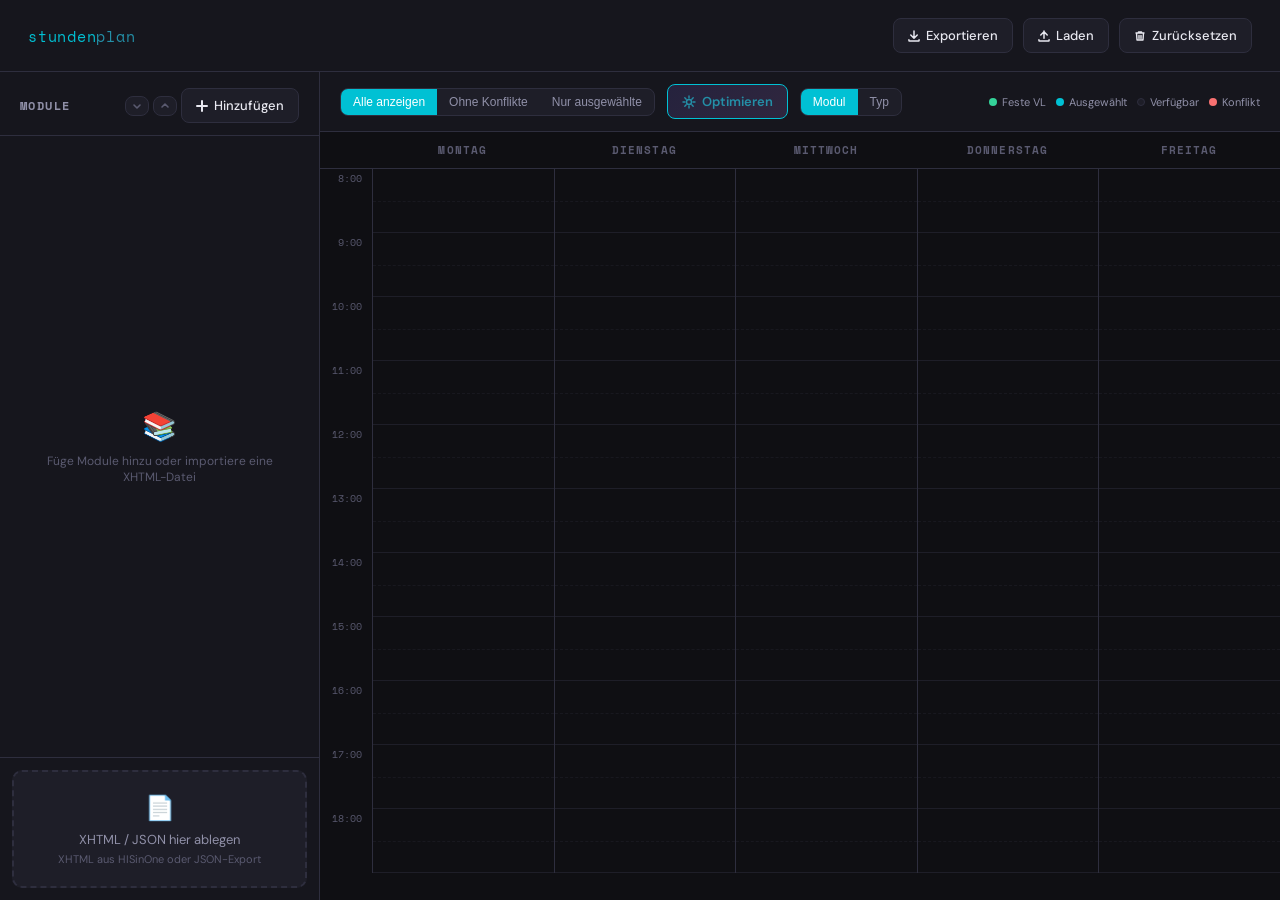
==== index.html @ 2980918f "feat(export): add direct calendar integration via web share This adds a new 'Zum Kalender hinzufügen" ====
<!DOCTYPE html>
<html lang="de">

<head>
  <meta charset="UTF-8" />
  <meta name="viewport" content="width=device-width, initial-scale=1.0" />
  <title>Stundenplaner</title>
  <link rel="preconnect" href="https://fonts.googleapis.com">
  <link
    href="https://fonts.googleapis.com/css2?family=Space+Mono:ital,wght@0,400;0,700;1,400&family=DM+Sans:wght@300;400;500;600&display=swap"
    rel="stylesheet">
  <link rel="stylesheet" href="global.css" />
</head>

<body>

  <!-- HEADER -->
  <header>
    <div class="logo"><a href="https://github.com/TheoFailenschmid/study-calendar" target="_blank" style="text-decoration: none; color: var(--accent);">stunden<span>plan</span></a></div>

    <div class="header-actions">
      <button class="btn" onclick="openShareModal('export')" title="Stundenplan exportieren">
        <svg width="12" height="12" viewBox="0 0 13 13" fill="none">
          <path d="M6.5 9V1M3 5.5 6.5 9l3.5-3.5" stroke="currentColor" stroke-width="1.6" stroke-linecap="round"
            stroke-linejoin="round" />
          <path d="M1 10.5v1a.5.5 0 0 0 .5.5h10a.5.5 0 0 0 .5-.5v-1" stroke="currentColor" stroke-width="1.6"
            stroke-linecap="round" />
        </svg>
        Exportieren
      </button>
      <button class="btn" onclick="openShareModal('import')" title="Stundenplan laden">
        <svg width="12" height="12" viewBox="0 0 13 13" fill="none">
          <path d="M6.5 1v8M3 5.5 6.5 2l3.5 3.5" stroke="currentColor" stroke-width="1.6" stroke-linecap="round"
            stroke-linejoin="round" />
          <path d="M1 10.5v1a.5.5 0 0 0 .5.5h10a.5.5 0 0 0 .5-.5v-1" stroke="currentColor" stroke-width="1.6"
            stroke-linecap="round" />
        </svg>
        Laden
      </button>
      <input type="file" id="jsonImportInput" accept=".json" style="display:none" onchange="importDataFile(event)" />
      <button class="btn" onclick="clearAll()">
        <svg width="12" height="12" viewBox="0 0 12 12" fill="none">
          <path d="M2 3h8M4.5 3V2h3v1M5 5.5v3M7 5.5v3M2.5 3l.5 7h6l.5-7" stroke="currentColor" stroke-width="1.4"
            stroke-linecap="round" stroke-linejoin="round" />
        </svg>
        Zurücksetzen
      </button>
    </div>
  </header>

  <!-- MAIN LAYOUT -->
  <div class="main-layout">

    <!-- SIDEBAR -->
    <div class="sidebar">
      <div class="sidebar-header">
        <h2>Module</h2>
        <div style="display:flex;gap:4px;align-items:center">
          <button class="btn sidebar-toggle-btn" onclick="expandAllModules()" title="Alle aufklappen" style="padding:4px 6px;font-size:11px">
            <svg width="10" height="10" viewBox="0 0 10 10" fill="none"><path d="M2 4l3 3 3-3" stroke="currentColor" stroke-width="1.6" stroke-linecap="round" stroke-linejoin="round"/></svg>
          </button>
          <button class="btn sidebar-toggle-btn" onclick="collapseAllModules()" title="Alle zuklappen" style="padding:4px 6px;font-size:11px">
            <svg width="10" height="10" viewBox="0 0 10 10" fill="none"><path d="M2 6l3-3 3 3" stroke="currentColor" stroke-width="1.6" stroke-linecap="round" stroke-linejoin="round"/></svg>
          </button>
          <button class="btn" id="btnAddModule" onclick="openAddModuleModal()">
            <svg width="12" height="12" viewBox="0 0 12 12" fill="none">
              <path d="M6 1v10M1 6h10" stroke="currentColor" stroke-width="2" stroke-linecap="round" />
            </svg>
            Hinzufügen
          </button>
        </div>
      </div>
      <div class="sidebar-body" id="sidebarBody">
        <div class="empty-state" id="sidebarEmpty"
          style="padding:24px;flex-direction:column;align-items:center;gap:8px;display:flex">
          <div style="font-size:28px">📚</div>
          <div style="font-size:12px;color:var(--text3);text-align:center">Füge Module hinzu oder importiere eine
            XHTML-Datei</div>
        </div>
      </div>
      <!-- DROP ZONE for XHTML + JSON inside sidebar bottom -->
      <div class="add-section">
        <div class="dropzone" id="dropzone" ondragover="onDragOver(event)" ondragleave="onDragLeave(event)"
          ondrop="onDrop(event)" onclick="document.getElementById('fileUpload').click()">
          <div class="dropzone-icon">📄</div>
          <div class="dropzone-text">XHTML / JSON hier ablegen</div>
          <div class="dropzone-sub">XHTML aus HISinOne oder JSON-Export</div>
        </div>
        <input type="file" id="fileUpload" accept=".xhtml,.json" style="display:none" onchange="handleFileUpload(event)" />
      </div>
    </div>

    <!-- CALENDAR AREA -->
    <div class="calendar-area">
      <div class="cal-toolbar">
        <div class="filter-btns">
          <button class="filter-btn active" id="filterAll" onclick="setFilter('all')">Alle anzeigen</button>
          <button class="filter-btn" id="filterAvailable" onclick="setFilter('available')">Ohne Konflikte</button>
          <button class="filter-btn" id="filterSelected" onclick="setFilter('selected')">Nur ausgewählte</button>
        </div>
        <button class="btn optimizer-btn" onclick="openOptimizerModal()">
          <svg width="14" height="14" viewBox="0 0 14 14" fill="none">
            <path d="M7 1v2M7 11v2M1 7h2M11 7h2M2.8 2.8l1.4 1.4M9.8 9.8l1.4 1.4M11.2 2.8l-1.4 1.4M4.2 9.8l-1.4 1.4" stroke="currentColor" stroke-width="1.4" stroke-linecap="round"/>
            <circle cx="7" cy="7" r="2.5" stroke="currentColor" stroke-width="1.4"/>
          </svg>
          Optimieren
        </button>
        <div class="filter-btns color-mode-btns">
          <button class="filter-btn active" id="colorModeModule" onclick="setColorMode('module')">Modul</button>
          <button class="filter-btn" id="colorModeType" onclick="setColorMode('type')">Typ</button>
        </div>
        <div class="cal-legend">
          <div class="legend-item">
            <div class="legend-dot" style="background:var(--accent3)"></div>
            <span>Feste VL</span>
          </div>
          <div class="legend-item">
            <div class="legend-dot" style="background:var(--accent)"></div>
            <span>Ausgewählt</span>
          </div>
          <div class="legend-item">
            <div class="legend-dot" style="background:var(--bg3);border:1px solid var(--border)"></div>
            <span>Verfügbar</span>
          </div>
          <div class="legend-item">
            <div class="legend-dot" style="background:var(--accent4)"></div>
            <span>Konflikt</span>
          </div>
        </div>
      </div>
      <div id="conflictBanner" style="display:none" class="conflict-banner">
        <svg width="14" height="14" viewBox="0 0 14 14" fill="none">
          <path d="M7 1L1 13h12L7 1zm0 4v4m0 1.5v1" stroke="currentColor" stroke-width="1.4" stroke-linecap="round" />
        </svg>
        <span id="conflictText"></span>
      </div>
      <div class="week-grid-wrapper">
        <div class="week-grid" id="weekGrid"></div>
      </div>
    </div>
  </div>

  <!-- ADD MODULE MODAL -->
  <div class="modal-overlay" id="modalAddModule">
    <div class="modal">
      <h2>Modul hinzufügen</h2>
      <div class="form-group">
        <label>Modulname *</label>
        <input type="text" id="newModuleName" placeholder="z.B. Mathematik II" />
      </div>
      <div style="font-size:12px;color:var(--text2);margin-bottom:12px;font-weight:500">Vorlesungen (VLs)</div>
      <div id="newLvList" style="display:flex;flex-direction:column;gap:6px;margin-bottom:8px"></div>
      <button class="btn" onclick="addVlToForm()" style="width:100%;justify-content:center;margin-bottom:4px">
        + VL hinzufügen
      </button>
      <div class="modal-actions">
        <button class="btn" onclick="closeModal('modalAddModule')">Abbrechen</button>
        <button class="btn primary" onclick="confirmAddModule()">Hinzufügen</button>
      </div>
    </div>
  </div>

  <!-- ADD VL MODAL (for adding individual VL to existing module) -->
  <div class="modal-overlay" id="modalAddVl">
    <div class="modal">
      <h2 id="modalAddVlTitle">VL hinzufügen</h2>
      <div id="modalAddVlBody"></div>
      <div class="modal-actions">
        <button class="btn" onclick="closeModal('modalAddVl')">Abbrechen</button>
        <button class="btn primary" onclick="confirmAddVl()">Hinzufügen</button>
      </div>
    </div>
  </div>

  <!-- IMPORT RESULT MODAL -->
  <div class="modal-overlay" id="modalImport">
    <div class="modal">
      <h2>XHTML importieren</h2>
      <div id="importPreview"
        style="max-height:300px;overflow-y:auto;display:flex;flex-direction:column;gap:6px;margin-bottom:12px"></div>
      <div class="form-group" style="margin-bottom:4px">
        <label>Modul auswählen / erstellen</label>
        <select id="importModuleSelect" style="margin-bottom:6px">
          <option value="__new__">Neues Modul erstellen...</option>
        </select>
      </div>
      <div class="form-group" id="importNewModuleGroup">
        <label>Neuer Modulname *</label>
        <input type="text" id="importNewModuleName" placeholder="z.B. Mathematik II" />
      </div>
      <div class="form-group">
        <label>Name der Vorlesung *</label>
        <input type="text" id="importVlName" placeholder="z.B. Gruppenübung" />
      </div>
      <div class="modal-actions">
        <button class="btn" onclick="closeModal('modalImport')">Abbrechen</button>
        <button class="btn primary" onclick="confirmImport()">Import bestätigen</button>
      </div>
    </div>
  </div>

  <!-- SHARE / LOAD JSON MODAL -->
  <div class="modal-overlay" id="modalShare">
    <div class="modal" style="width:560px">
      <h2 id="shareModalTitle">Stundenplan teilen / laden</h2>

      <!-- Tab switcher -->
      <div class="filter-btns" style="margin-bottom:16px;width:100%">
        <button class="filter-btn active" id="shareTabExport" onclick="switchShareTab('export')"
          style="flex:1">Exportieren</button>
        <button class="filter-btn" id="shareTabImport" onclick="switchShareTab('import')" style="flex:1">Laden</button>
      </div>

      <!-- EXPORT PANEL -->
      <div id="sharePanelExport">
        <div style="font-size:12px;color:var(--text2);margin-bottom:8px">JSON kopieren oder als Datei herunterladen:
        </div>
        <div style="position:relative">
          <textarea id="shareJsonOutput" readonly style="width:100%;height:200px;background:var(--bg3);border:1px solid var(--border);border-radius:8px;
                 color:var(--text2);font-family:var(--mono);font-size:11px;padding:10px;resize:vertical;
                 outline:none;line-height:1.5"></textarea>
          <button class="btn" id="shareCopyBtn" onclick="copyShareJson()"
            style="position:absolute;top:8px;right:8px;padding:4px 10px;font-size:11px">
            Kopieren
          </button>
        </div>
        <div class="modal-actions" style="margin-top:12px">
          <button class="btn" onclick="closeModal('modalShare')">Schließen</button>
          <div style="display:flex;gap:8px;flex-wrap:wrap;justify-content:flex-end">
            <button class="btn primary" onclick="downloadShareJson()" title="Als JSON speichern">
              <svg width="12" height="12" viewBox="0 0 13 13" fill="none">
                <path d="M6.5 9V1M3 5.5 6.5 9l3.5-3.5" stroke="currentColor" stroke-width="1.6" stroke-linecap="round" stroke-linejoin="round" />
                <path d="M1 10.5v1a.5.5 0 0 0 .5.5h10a.5.5 0 0 0 .5-.5v-1" stroke="currentColor" stroke-width="1.6" stroke-linecap="round" />
              </svg>
              JSON
            </button>
            <button class="btn primary" onclick="downloadShareICal()" title="Als iCal (.ics) herunterladen">
              <svg width="12" height="12" viewBox="0 0 13 13" fill="none">
                <path d="M6.5 9V1M3 5.5 6.5 9l3.5-3.5" stroke="currentColor" stroke-width="1.6" stroke-linecap="round" stroke-linejoin="round" />
                <path d="M1 10.5v1a.5.5 0 0 0 .5.5h10a.5.5 0 0 0 .5-.5v-1" stroke="currentColor" stroke-width="1.6" stroke-linecap="round" />
              </svg>
              iCal
            </button>
            <button class="btn primary" id="shareICalBtn" onclick="shareICal()" title="Zum Kalender hinzufügen" style="display:none">
              <svg width="14" height="14" viewBox="0 0 24 24" fill="none">
                <path d="M19 4h-1V3c0-.55-.45-1-1-1s-1 .45-1 1v1H8V3c0-.55-.45-1-1-1s-1 .45-1 1v1H5c-1.11 0-1.99.9-1.99 2L3 20c0 1.1.89 2 2 2h14c1.1 0 2-.9 2-2V6c0-1.1-.9-2-2-2zm0 16H5V10h14v10zm-7-5h5v5h-5z" fill="currentColor"/>
              </svg>
              Zum Kalender hinzufügen
            </button>
          </div>
        </div>
      </div>

      <!-- IMPORT PANEL -->
      <div id="sharePanelImport" style="display:none">
        <div style="font-size:12px;color:var(--text2);margin-bottom:8px">JSON einfügen oder Datei wählen:</div>
        <div style="position:relative">
          <textarea id="shareJsonInput" placeholder="JSON hier einfügen..." style="width:100%;height:200px;background:var(--bg3);border:1px solid var(--border);border-radius:8px;
                 color:var(--text);font-family:var(--mono);font-size:11px;padding:10px;resize:vertical;
                 outline:none;line-height:1.5;transition:border-color .12s" oninput="validateShareJson()"
            onfocus="this.style.borderColor='var(--accent)'" onblur="this.style.borderColor='var(--border)'"></textarea>
        </div>
        <div id="shareJsonError" style="font-size:11px;color:var(--accent4);margin-top:6px;display:none"></div>
        <div style="display:flex;align-items:center;gap:8px;margin:10px 0">
          <div style="flex:1;height:1px;background:var(--border)"></div>
          <span style="font-size:11px;color:var(--text3)">oder</span>
          <div style="flex:1;height:1px;background:var(--border)"></div>
        </div>
        <label class="btn" for="jsonImportInput" style="cursor:pointer;width:100%;justify-content:center">
          <svg width="12" height="12" viewBox="0 0 13 13" fill="none">
            <path d="M6.5 1v8M3 5.5 6.5 2l3.5 3.5" stroke="currentColor" stroke-width="1.6" stroke-linecap="round"
              stroke-linejoin="round" />
            <path d="M1 10.5v1a.5.5 0 0 0 .5.5h10a.5.5 0 0 0 .5-.5v-1" stroke="currentColor" stroke-width="1.6"
              stroke-linecap="round" />
          </svg>
          JSON-Datei öffnen
        </label>
        <div class="modal-actions" style="margin-top:12px">
          <button class="btn" onclick="closeModal('modalShare')">Abbrechen</button>
          <button class="btn primary" id="shareImportBtn" onclick="applyShareJson()" disabled>Laden</button>
        </div>
      </div>
    </div>
  </div>

  <!-- OPTIMIZER MODAL -->
  <div class="modal-overlay" id="modalOptimize">
    <div class="modal" style="width:560px">
      <h2>Stundenplan optimieren</h2>
      <div style="font-size:12px;color:var(--text2);margin-bottom:12px">
        Prioritäten per Drag & Drop ordnen, dann berechnen:
      </div>
      <div class="priority-list" id="priorityList"></div>
      <div style="display:flex;gap:8px;margin-top:16px">
        <button class="btn primary" id="btnRunOptimizer" onclick="runOptimizer()" style="flex:1;justify-content:center">
          Berechnen
        </button>
      </div>
      <div id="optimizerResults" style="margin-top:16px;display:none"></div>
      <div class="modal-actions">
        <button class="btn" onclick="closeModal('modalOptimize')">Schließen</button>
        <button class="btn primary" id="btnApplyOptimal" onclick="applyOptimizerResult()" style="display:none">
          <svg width="12" height="12" viewBox="0 0 12 12" fill="none">
            <path d="M2 6l3 3 5-5" stroke="currentColor" stroke-width="1.6" stroke-linecap="round" stroke-linejoin="round"/>
          </svg>
          Anwenden
        </button>
      </div>
    </div>
  </div>

  <!-- TOAST CONTAINER -->
  <div class="toast-container" id="toastContainer"></div>

  <script src="js/constants.js"></script>
  <script src="js/state.js"></script>
  <script src="js/utils.js"></script>
  <script src="js/persistence.js"></script>
  <script src="js/conflicts.js"></script>
  <script src="js/actions.js"></script>
  <script src="js/calendar.js"></script>
  <script src="js/sidebar.js"></script>
  <script src="js/modals.js"></script>
  <script src="js/import.js"></script>
  <script src="js/share.js"></script>
  <script src="js/optimizer.js"></script>
  <script src="js/app.js"></script>
</body>

</html>
---- global.css ----
:root {
  --bg: #0f0f13;
  --bg2: #16161d;
  --bg3: #1e1e28;
  --border: #2e2e3e;
  --accent: #00c1d4;
  --accent2: #248fa7;
  --accent3: #34d399;
  --accent4: #f87171;
  --text: #e8e8f0;
  --text2: #9090a8;
  --text3: #5a5a70;
  --selected-glow: rgba(124, 106, 247, 0.15);
  --mono: "Space Mono", monospace;
  --sans: "DM Sans", sans-serif;
  --radius: 10px;
  --slot-height: 64px;
  --hour-start: 8;
  --hour-end: 20;
}
* {
  box-sizing: border-box;
  margin: 0;
  padding: 0;
}

body {
  background: var(--bg);
  color: var(--text);
  font-family: var(--sans);
  height: 100vh;
  display: flex;
  flex-direction: column;
  overflow: hidden;
}

/* ── HEADER ── */
header {
  display: flex;
  align-items: center;
  gap: 16px;
  padding: 18px 28px;
  border-bottom: 1px solid var(--border);
  background: var(--bg2);
  position: sticky;
  top: 0;
  z-index: 100;
  flex-wrap: wrap;
}
.logo {
  font-family: var(--mono);
  font-size: 15px;
  color: var(--accent);
  letter-spacing: 0.05em;
  white-space: nowrap;
}
.logo span {
  color: var(--accent2);
}
.header-actions {
  display: flex;
  gap: 10px;
  margin-left: auto;
  flex-wrap: wrap;
  align-items: center;
}

/* ── BUTTONS ── */
.btn {
  display: inline-flex;
  align-items: center;
  gap: 6px;
  padding: 8px 14px;
  border-radius: 8px;
  border: 1px solid var(--border);
  background: var(--bg3);
  color: var(--text);
  font-family: var(--sans);
  font-size: 13px;
  font-weight: 500;
  cursor: pointer;
  transition: all 0.15s;
  white-space: nowrap;
}
.btn:hover {
  background: var(--border);
  border-color: var(--text3);
}
.btn.primary {
  background: var(--accent);
  border-color: var(--accent);
  color: #fff;
}
.btn.primary:hover {
  filter: brightness(1.15);
}
.btn.danger {
  background: transparent;
  border-color: #f87171;
  color: #f87171;
}
.btn.danger:hover {
  background: rgba(248, 113, 113, 0.1);
}

/* ── LAYOUT ── */
.main-layout {
  display: flex;
  flex: 1;
  overflow: hidden;
  min-height: 0;
}

/* ── SIDEBAR ── */
.sidebar {
  width: 320px;
  min-width: 260px;
  max-width: 380px;
  background: var(--bg2);
  border-right: 1px solid var(--border);
  display: flex;
  flex-direction: column;
  overflow: hidden;
  transition: width 0.2s;
}
.sidebar-header {
  padding: 16px 20px 12px;
  border-bottom: 1px solid var(--border);
  display: flex;
  justify-content: space-between;
  align-items: center;
}
.sidebar-header h2 {
  font-size: 12px;
  font-weight: 600;
  letter-spacing: 0.12em;
  text-transform: uppercase;
  color: var(--text2);
  font-family: var(--mono);
}
.sidebar-body {
  flex: 1;
  overflow-y: auto;
  padding: 12px;
  display: flex;
  flex-direction: column;
  gap: 8px;
}
.sidebar-body::-webkit-scrollbar {
  width: 4px;
}
.sidebar-body::-webkit-scrollbar-track {
  background: transparent;
}
.sidebar-body::-webkit-scrollbar-thumb {
  background: var(--border);
  border-radius: 4px;
}

/* ── MODULE CARD ── */
.module-card {
  background: var(--bg3);
  border: 1px solid var(--border);
  border-radius: var(--radius);
  overflow: hidden;
  transition: border-color 0.15s;
}
.module-card:hover {
  border-color: var(--text3);
}
.module-header {
  padding: 10px 14px;
  display: flex;
  align-items: center;
  gap: 10px;
  cursor: pointer;
  user-select: none;
}
.module-color {
  width: 10px;
  height: 10px;
  border-radius: 50%;
  flex-shrink: 0;
}
.module-name {
  flex: 1;
  font-size: 13px;
  font-weight: 500;
  line-height: 1.3;
}
.module-toggle {
  font-size: 11px;
  color: var(--text3);
  transition: transform 0.15s;
}
.module-toggle.open {
  transform: rotate(90deg);
}
.module-body {
  display: none;
  border-top: 1px solid var(--border);
  padding: 8px;
  flex-direction: column;
  gap: 4px;
}
.module-body.open {
  display: flex;
}

/* ── LV ITEM ── */
.lv-item {
  border-radius: 6px;
  background: var(--bg2);
  border: 1px solid transparent;
  padding: 6px 10px;
  cursor: pointer;
  transition: all 0.12s;
}
.lv-item:hover {
  border-color: var(--border);
}
.lv-label {
  font-size: 11px;
  font-weight: 600;
  letter-spacing: 0.08em;
  text-transform: uppercase;
  color: var(--text3);
  margin-bottom: 2px;
}
.lv-type {
  font-size: 12px;
  color: var(--text2);
}

/* ── PARALLELGRUPPE ITEM ── */
.pg-item {
  display: flex;
  align-items: flex-start;
  gap: 8px;
  padding: 6px 10px;
  border-radius: 6px;
  background: var(--bg);
  border: 1px solid transparent;
  cursor: pointer;
  transition: all 0.12s;
  position: relative;
}
.pg-item:hover {
  border-color: var(--border);
  background: var(--bg2);
}
.pg-item.selected {
  border-color: var(--accent);
  background: rgba(124, 106, 247, 0.08);
}
.pg-item.selected .pg-check {
  background: var(--accent);
  border-color: var(--accent);
}
.pg-check {
  width: 14px;
  height: 14px;
  border: 1.5px solid var(--border);
  border-radius: 4px;
  flex-shrink: 0;
  margin-top: 2px;
  transition: all 0.12s;
  display: flex;
  align-items: center;
  justify-content: center;
}
.pg-check svg {
  display: none;
}
.pg-item.selected .pg-check svg {
  display: block;
}
.pg-info {
  flex: 1;
  min-width: 0;
}
.pg-name {
  font-size: 12px;
  font-weight: 500;
  margin-bottom: 2px;
}
.pg-time {
  font-family: var(--mono);
  font-size: 11px;
  color: var(--text2);
  display: flex;
  gap: 6px;
  align-items: center;
  flex-wrap: wrap;
}
.pg-day-badge {
  background: var(--bg3);
  border: 1px solid var(--border);
  padding: 1px 5px;
  border-radius: 4px;
  font-size: 10px;
  font-weight: 700;
}
.pg-conflict {
  color: var(--accent4);
  font-size: 10px;
  margin-top: 2px;
}

/* ── STATIC LV ── */
.static-lv {
  padding: 6px 10px;
  border-radius: 6px;
  background: rgba(52, 211, 153, 0.08);
  border: 1px solid rgba(52, 211, 153, 0.25);
}
.static-lv .pg-day-badge {
  background: rgba(52, 211, 153, 0.15);
  border-color: rgba(52, 211, 153, 0.4);
}

/* ── ADD FORMS ── */
.add-section {
  padding: 12px;
  border-top: 1px solid var(--border);
}
.add-section h3 {
  font-size: 11px;
  font-weight: 600;
  letter-spacing: 0.1em;
  text-transform: uppercase;
  color: var(--text3);
  margin-bottom: 10px;
  font-family: var(--mono);
}

.form-group {
  margin-bottom: 8px;
}
.form-group label {
  display: block;
  font-size: 11px;
  color: var(--text2);
  margin-bottom: 4px;
  font-weight: 500;
}
.form-group input,
.form-group select {
  width: 100%;
  background: var(--bg3);
  border: 1px solid var(--border);
  border-radius: 6px;
  color: var(--text);
  font-family: var(--sans);
  font-size: 13px;
  padding: 7px 10px;
  outline: none;
  transition: border-color 0.12s;
}
.form-group input:focus,
.form-group select:focus {
  border-color: var(--accent);
}
.form-group select option {
  background: var(--bg3);
}
.form-row {
  display: flex;
  gap: 6px;
}
.form-row .form-group {
  flex: 1;
}

/* ── CALENDAR AREA ── */
.calendar-area {
  flex: 1;
  overflow: auto;
  display: flex;
  flex-direction: column;
  min-width: 0;
}

/* ── VIEW CONTROLS ── */
.cal-toolbar {
  padding: 12px 20px;
  border-bottom: 1px solid var(--border);
  display: flex;
  align-items: center;
  gap: 12px;
  flex-wrap: wrap;
  background: var(--bg2);
  position: sticky;
  top: 0;
  z-index: 50;
}
.filter-btns {
  display: flex;
  background: var(--bg3);
  border: 1px solid var(--border);
  border-radius: 8px;
  overflow: hidden;
}
.filter-btn {
  padding: 6px 12px;
  font-size: 12px;
  font-weight: 500;
  cursor: pointer;
  border: none;
  background: transparent;
  color: var(--text2);
  transition: all 0.12s;
  white-space: nowrap;
}
.filter-btn.active {
  background: var(--accent);
  color: #fff;
}
.filter-btn:hover:not(.active) {
  color: var(--text);
}

/* blocked-by-static indicator in sidebar */
.pg-item.blocked-static {
  opacity: 0.38;
}
.pg-item.blocked-static .pg-day-badge {
  background: rgba(248, 113, 113, 0.15);
  border-color: rgba(248, 113, 113, 0.35);
  color: var(--accent4);
}
.pg-blocked-label {
  font-size: 10px;
  color: var(--accent4);
  margin-top: 2px;
}

.cal-legend {
  display: flex;
  gap: 10px;
  flex-wrap: wrap;
  margin-left: auto;
  align-items: center;
}
.legend-item {
  display: flex;
  align-items: center;
  gap: 5px;
  font-size: 11px;
  color: var(--text2);
}
.legend-dot {
  width: 8px;
  height: 8px;
  border-radius: 50%;
}

/* ── WEEK GRID ── */
.week-grid-wrapper {
  flex: 1;
  overflow: auto;
}
.week-grid {
  display: grid;
  grid-template-columns: 52px repeat(5, 1fr);
  min-width: 600px;
  position: relative;
}

/* Day headers */
.day-header {
  padding: 10px 8px;
  text-align: center;
  font-size: 11px;
  font-weight: 700;
  letter-spacing: 0.1em;
  text-transform: uppercase;
  color: var(--text3);
  font-family: var(--mono);
  border-bottom: 1px solid var(--border);
  position: sticky;
  top: 0;
  background: var(--bg);
  z-index: 10;
}
.day-header.today {
  color: var(--accent);
}

/* Time gutter */
.time-gutter {
  grid-column: 1;
  position: relative;
}
.time-label {
  height: var(--slot-height);
  display: flex;
  align-items: flex-start;
  justify-content: flex-end;
  padding-right: 10px;
  padding-top: 2px;
  font-family: var(--mono);
  font-size: 10px;
  color: var(--text3);
}

/* Day columns */
.day-col {
  position: relative;
  border-left: 1px solid var(--border);
}
.hour-line {
  height: var(--slot-height);
  border-bottom: 1px solid rgba(46, 46, 62, 0.5);
}
.half-line {
  position: absolute;
  left: 0;
  right: 0;
  border-bottom: 1px dashed rgba(46, 46, 62, 0.3);
}

/* ── EVENTS ── */
.cal-event {
  position: absolute;
  left: 3px;
  right: 3px;
  border-radius: 6px;
  padding: 4px 6px;
  font-size: 11px;
  overflow: hidden;
  cursor: pointer;
  transition:
    filter 0.12s,
    transform 0.1s;
  border: 1.5px solid transparent;
  z-index: 5;
  line-height: 1.35;
}
.cal-event:hover {
  filter: brightness(1.2);
  transform: translateX(1px);
  z-index: 10;
}
.cal-event.static-event {
  border-style: solid;
}
.cal-event.dimmed {
  opacity: 0.2;
}
.cal-event.blocked-cal {
  opacity: 0.18;
  border-color: var(--accent4) !important;
}
.cal-event.conflict-bg {
  border-color: var(--accent4) !important;
}

.event-title {
  font-weight: 600;
  font-size: 11px;
  white-space: nowrap;
  overflow: hidden;
  text-overflow: ellipsis;
}
.event-sub {
  font-size: 10px;
  opacity: 0.8;
  white-space: nowrap;
  overflow: hidden;
  text-overflow: ellipsis;
}
.event-time-tag {
  font-family: var(--mono);
  font-size: 9px;
  opacity: 0.7;
  margin-top: 2px;
}

/* ── MODAL ── */
.modal-overlay {
  display: none;
  position: fixed;
  inset: 0;
  background: rgba(0, 0, 0, 0.6);
  backdrop-filter: blur(4px);
  z-index: 200;
  align-items: center;
  justify-content: center;
}
.modal-overlay.open {
  display: flex;
}
.modal {
  background: var(--bg2);
  border: 1px solid var(--border);
  border-radius: 14px;
  padding: 24px;
  width: 480px;
  max-width: 95vw;
  max-height: 85vh;
  overflow-y: auto;
}
.modal h2 {
  font-size: 16px;
  font-weight: 600;
  margin-bottom: 16px;
}
.modal-actions {
  display: flex;
  gap: 8px;
  justify-content: flex-end;
  margin-top: 20px;
}

/* ── UPLOAD DROP ZONE ── */
.dropzone {
  border: 2px dashed var(--border);
  border-radius: var(--radius);
  padding: 20px;
  text-align: center;
  cursor: pointer;
  transition: all 0.15s;
  background: var(--bg3);
}
.dropzone:hover,
.dropzone.drag-over {
  border-color: var(--accent);
  background: rgba(124, 106, 247, 0.07);
}
.dropzone-icon {
  font-size: 24px;
  margin-bottom: 8px;
}
.dropzone-text {
  font-size: 13px;
  color: var(--text2);
}
.dropzone-sub {
  font-size: 11px;
  color: var(--text3);
  margin-top: 4px;
}

/* ── TOAST ── */
.toast-container {
  position: fixed;
  bottom: 20px;
  right: 20px;
  z-index: 300;
  display: flex;
  flex-direction: column;
  gap: 8px;
  pointer-events: none;
}
.toast {
  background: var(--bg2);
  border: 1px solid var(--border);
  border-radius: 8px;
  padding: 10px 14px;
  font-size: 13px;
  display: flex;
  align-items: center;
  gap: 8px;
  animation: slideIn 0.2s ease;
  pointer-events: all;
  max-width: 320px;
}
.toast.success {
  border-color: var(--accent3);
}
.toast.error {
  border-color: var(--accent4);
}
@keyframes slideIn {
  from {
    transform: translateX(20px);
    opacity: 0;
  }
  to {
    transform: none;
    opacity: 1;
  }
}

/* ── EMPTY STATE ── */
.empty-state {
  display: flex;
  flex-direction: column;
  align-items: center;
  justify-content: center;
  flex: 1;
  gap: 12px;
  color: var(--text3);
  padding: 48px;
}
.empty-icon {
  font-size: 40px;
}
.empty-state h3 {
  font-size: 16px;
  color: var(--text2);
}
.empty-state p {
  font-size: 13px;
  text-align: center;
  max-width: 300px;
  line-height: 1.6;
}

/* ── CONFLICT WARNING ── */
.conflict-banner {
  padding: 8px 16px;
  background: rgba(248, 113, 113, 0.1);
  border-bottom: 1px solid rgba(248, 113, 113, 0.3);
  font-size: 12px;
  color: var(--accent4);
  display: flex;
  align-items: center;
  gap: 8px;
}

/* ── SECTION LABEL in sidebar ── */
.sidebar-section-label {
  font-size: 10px;
  font-weight: 700;
  text-transform: uppercase;
  letter-spacing: 0.12em;
  color: var(--text3);
  font-family: var(--mono);
  padding: 4px 4px 2px;
}
.sidebar-divider {
  height: 1px;
  background: var(--border);
  margin: 4px 0;
}

/* Scrollbar */
::-webkit-scrollbar {
  width: 6px;
  height: 6px;
}
::-webkit-scrollbar-track {
  background: transparent;
}
::-webkit-scrollbar-thumb {
  background: var(--border);
  border-radius: 4px;
}

/* ── OPTIMIZER ── */
.optimizer-btn {
  background: linear-gradient(135deg, rgba(124, 106, 247, 0.15), rgba(192, 132, 252, 0.15));
  border-color: var(--accent);
  color: var(--accent2);
  font-weight: 600;
}
.optimizer-btn:hover {
  background: linear-gradient(135deg, rgba(124, 106, 247, 0.28), rgba(192, 132, 252, 0.28));
  border-color: var(--accent2);
  color: #fff;
}

/* Priority List */
.priority-list {
  display: flex;
  flex-direction: column;
  gap: 4px;
}
.priority-item {
  display: flex;
  align-items: center;
  gap: 10px;
  padding: 10px 12px;
  background: var(--bg3);
  border: 1px solid var(--border);
  border-radius: 8px;
  cursor: grab;
  user-select: none;
  transition: all 0.15s;
}
.priority-item:hover {
  border-color: var(--text3);
  background: var(--bg2);
}
.priority-item.dragging {
  opacity: 0.4;
  border-color: var(--accent);
}
.priority-item.disabled {
  opacity: 0.45;
  filter: grayscale(1);
}
.priority-item.drag-over-above {
  border-top: 2px solid var(--accent);
  margin-top: -1px;
}
.priority-item.drag-over-below {
  border-bottom: 2px solid var(--accent);
  margin-bottom: -1px;
}
.priority-handle {
  color: var(--text3);
  font-size: 14px;
  cursor: grab;
  line-height: 1;
  flex-shrink: 0;
}
.priority-rank {
  width: 22px;
  height: 22px;
  border-radius: 6px;
  background: var(--accent);
  color: #fff;
  font-size: 11px;
  font-weight: 700;
  display: flex;
  align-items: center;
  justify-content: center;
  flex-shrink: 0;
  font-family: var(--mono);
}
.priority-icon {
  font-size: 18px;
  flex-shrink: 0;
}
.priority-info {
  flex: 1;
  min-width: 0;
}
.priority-label {
  font-size: 13px;
  font-weight: 600;
  color: var(--text);
}
.priority-desc {
  font-size: 11px;
  color: var(--text3);
  margin-top: 1px;
}
.priority-select {
  margin-top: 5px;
  background: var(--bg2);
  border: 1px solid var(--border);
  color: var(--text3);
  font-size: 11px;
  border-radius: 4px;
  padding: 3px 6px;
  outline: none;
  font-family: var(--sans);
  cursor: pointer;
}
.priority-select:hover {
  border-color: var(--text3);
  color: var(--text2);
}
.priority-toggle {
  display: flex;
  align-items: center;
  justify-content: center;
  margin-left: 8px;
}
.toggle-switch {
  position: relative;
  display: inline-block;
  width: 32px;
  height: 18px;
}
.toggle-switch input {
  opacity: 0;
  width: 0;
  height: 0;
}
.toggle-switch .slider {
  position: absolute;
  cursor: pointer;
  top: 0;
  left: 0;
  right: 0;
  bottom: 0;
  background-color: var(--border);
  transition: 0.2s;
  border-radius: 18px;
}
.toggle-switch .slider:before {
  position: absolute;
  content: "";
  height: 12px;
  width: 12px;
  left: 3px;
  bottom: 3px;
  background-color: var(--text2);
  transition: 0.2s;
  border-radius: 50%;
}
.toggle-switch input:checked + .slider {
  background-color: var(--accent);
}
.toggle-switch input:checked + .slider:before {
  transform: translateX(14px);
  background-color: #fff;
}

/* Optimizer Results */
.opt-error {
  color: var(--accent4);
  font-size: 13px;
  padding: 12px;
  background: rgba(248, 113, 113, 0.08);
  border: 1px solid rgba(248, 113, 113, 0.25);
  border-radius: 8px;
  text-align: center;
}
.opt-stats-header {
  font-size: 12px;
  color: var(--text2);
  margin-bottom: 12px;
  display: flex;
  align-items: center;
  gap: 6px;
}
.opt-stats-badge {
  background: var(--accent);
  color: #fff;
  font-size: 11px;
  font-weight: 700;
  padding: 2px 8px;
  border-radius: 10px;
  font-family: var(--mono);
}
.opt-stats-grid {
  display: grid;
  grid-template-columns: repeat(4, 1fr);
  gap: 8px;
  margin-bottom: 16px;
}
.opt-stat {
  background: var(--bg3);
  border: 1px solid var(--border);
  border-radius: 8px;
  padding: 10px 8px;
  text-align: center;
  transition: border-color 0.12s;
}
.opt-stat:hover {
  border-color: var(--text3);
}
.opt-stat-icon {
  font-size: 18px;
  margin-bottom: 4px;
}
.opt-stat-value {
  font-family: var(--mono);
  font-size: 16px;
  font-weight: 700;
  color: var(--accent2);
}
.opt-stat-label {
  font-size: 10px;
  color: var(--text3);
  margin-top: 2px;
  text-transform: uppercase;
  letter-spacing: 0.06em;
  font-weight: 600;
}
.opt-variant-banner {
  background: rgba(124, 106, 247, 0.1);
  border: 1px solid var(--accent);
  border-radius: 8px;
  padding: 8px 12px;
  margin-bottom: 16px;
  font-size: 12px;
  color: var(--accent2);
}
.opt-variant-banner strong {
  font-weight: 700;
}
.opt-selection-title {
  font-size: 11px;
  font-weight: 600;
  text-transform: uppercase;
  letter-spacing: 0.1em;
  color: var(--text3);
  margin-bottom: 6px;
  font-family: var(--mono);
}
.opt-selection-list {
  display: flex;
  flex-direction: column;
  gap: 4px;
  max-height: 160px;
  overflow-y: auto;
}
.opt-selection-item {
  display: flex;
  align-items: center;
  gap: 8px;
  padding: 6px 10px;
  background: var(--bg3);
  border: 1px solid var(--border);
  border-radius: 6px;
  font-size: 12px;
}
.opt-selection-time {
  margin-left: auto;
  font-family: var(--mono);
  font-size: 11px;
  color: var(--text2);
}

/* Optimizer result navigation */
.opt-nav {
  display: flex;
  align-items: center;
  justify-content: center;
  gap: 12px;
  margin-bottom: 12px;
}
.opt-nav-btn {
  padding: 4px 10px !important;
  font-size: 12px !important;
}
.opt-nav-btn:disabled {
  opacity: 0.3;
  cursor: default;
}
.opt-nav-label {
  font-size: 12px;
  font-weight: 600;
  color: var(--text2);
  font-family: var(--mono);
}

/* Dropzone file type indicators */
.dropzone.drag-json {
  border-color: var(--accent);
  background: rgba(124, 106, 247, 0.12);
}
.dropzone.drag-json .dropzone-text::after {
  content: ' (JSON)';
  color: var(--accent);
  font-weight: 600;
}
.dropzone.drag-xhtml {
  border-color: var(--accent3);
  background: rgba(52, 211, 153, 0.08);
}
.dropzone.drag-xhtml .dropzone-text::after {
  content: ' (XHTML)';
  color: var(--accent3);
  font-weight: 600;
}

/* Sidebar toggle buttons */
.sidebar-toggle-btn {
  border: 1px solid var(--border);
  background: var(--bg3);
  color: var(--text3);
}
.sidebar-toggle-btn:hover {
  color: var(--text);
  border-color: var(--text3);
}

/* Color mode label */
.color-mode-btns {
  font-size: 11px;
}
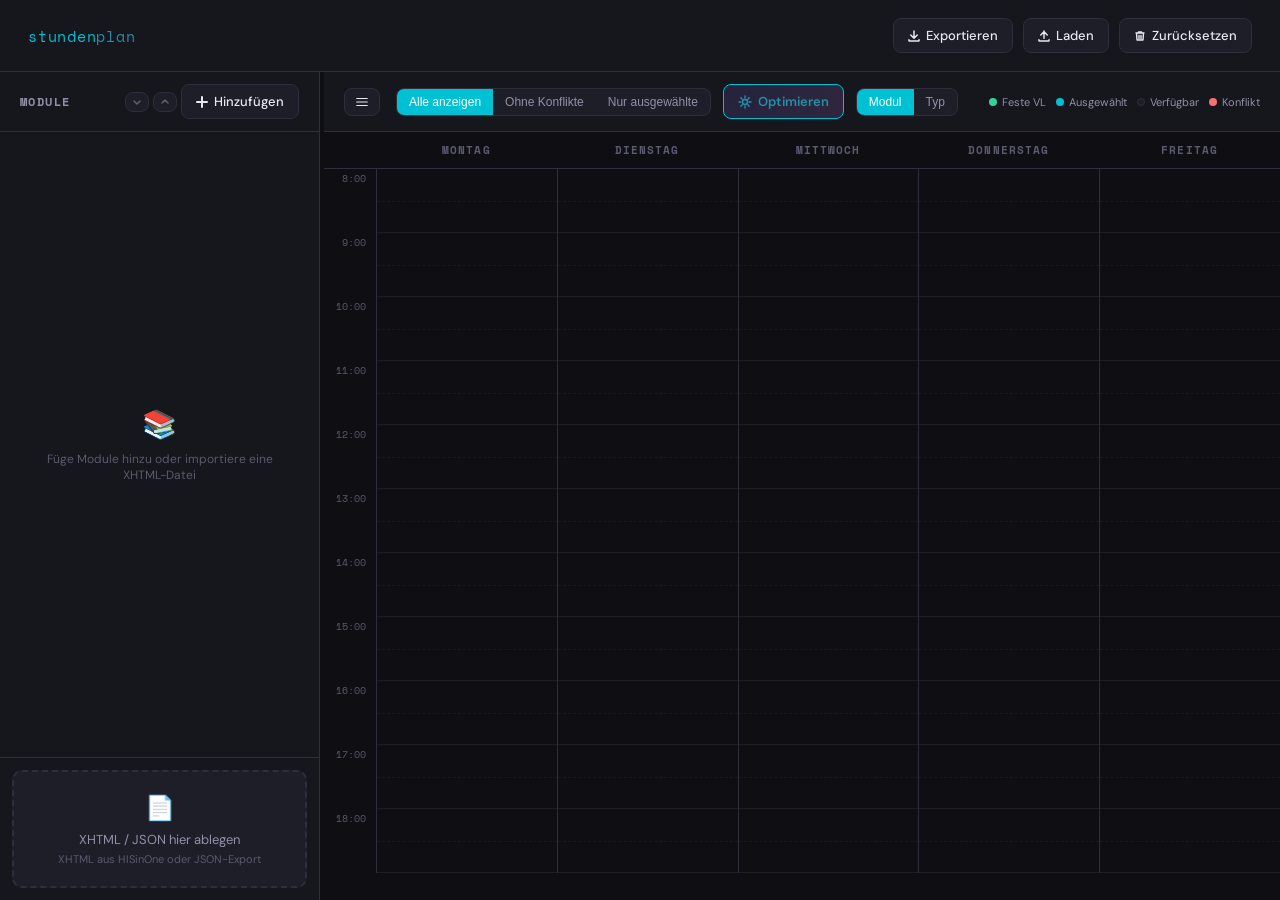
==== commit 4cfd6146: "feat: make sidebar resizable and collapsible, align header height" ====
--- a/index.html
+++ b/index.html
@@ -52,7 +52,7 @@
   <div class="main-layout">
 
     <!-- SIDEBAR -->
-    <div class="sidebar">
+    <div class="sidebar" id="sidebar">
       <div class="sidebar-header">
         <h2>Module</h2>
         <div style="display:flex;gap:4px;align-items:center">
@@ -89,10 +89,19 @@
         <input type="file" id="fileUpload" accept=".xhtml,.json" style="display:none" onchange="handleFileUpload(event)" />
       </div>
     </div>
+    
+    <div class="sidebar-resizer" id="sidebarResizer"></div>
 
     <!-- CALENDAR AREA -->
     <div class="calendar-area">
       <div class="cal-toolbar">
+        <button class="btn" style="padding: 6px 10px; margin-right: 4px;" onclick="toggleSidebar()" title="Sidebar umschalten">
+          <svg width="14" height="14" viewBox="0 0 24 24" fill="none" stroke="currentColor" stroke-width="2" stroke-linecap="round" stroke-linejoin="round">
+            <line x1="3" y1="12" x2="21" y2="12"></line>
+            <line x1="3" y1="6" x2="21" y2="6"></line>
+            <line x1="3" y1="18" x2="21" y2="18"></line>
+          </svg>
+        </button>
         <div class="filter-btns">
           <button class="filter-btn active" id="filterAll" onclick="setFilter('all')">Alle anzeigen</button>
           <button class="filter-btn" id="filterAvailable" onclick="setFilter('available')">Ohne Konflikte</button>
@@ -226,28 +235,24 @@
         </div>
         <div class="modal-actions" style="margin-top:12px">
           <button class="btn" onclick="closeModal('modalShare')">Schließen</button>
-          <div style="display:flex;gap:8px;flex-wrap:wrap;justify-content:flex-end">
-            <button class="btn primary" onclick="downloadShareJson()" title="Als JSON speichern">
-              <svg width="12" height="12" viewBox="0 0 13 13" fill="none">
-                <path d="M6.5 9V1M3 5.5 6.5 9l3.5-3.5" stroke="currentColor" stroke-width="1.6" stroke-linecap="round" stroke-linejoin="round" />
-                <path d="M1 10.5v1a.5.5 0 0 0 .5.5h10a.5.5 0 0 0 .5-.5v-1" stroke="currentColor" stroke-width="1.6" stroke-linecap="round" />
-              </svg>
-              JSON
-            </button>
-            <button class="btn primary" onclick="downloadShareICal()" title="Als iCal (.ics) herunterladen">
-              <svg width="12" height="12" viewBox="0 0 13 13" fill="none">
-                <path d="M6.5 9V1M3 5.5 6.5 9l3.5-3.5" stroke="currentColor" stroke-width="1.6" stroke-linecap="round" stroke-linejoin="round" />
-                <path d="M1 10.5v1a.5.5 0 0 0 .5.5h10a.5.5 0 0 0 .5-.5v-1" stroke="currentColor" stroke-width="1.6" stroke-linecap="round" />
-              </svg>
-              iCal
-            </button>
-            <button class="btn primary" id="shareICalBtn" onclick="shareICal()" title="Zum Kalender hinzufügen" style="display:none">
-              <svg width="14" height="14" viewBox="0 0 24 24" fill="none">
-                <path d="M19 4h-1V3c0-.55-.45-1-1-1s-1 .45-1 1v1H8V3c0-.55-.45-1-1-1s-1 .45-1 1v1H5c-1.11 0-1.99.9-1.99 2L3 20c0 1.1.89 2 2 2h14c1.1 0 2-.9 2-2V6c0-1.1-.9-2-2-2zm0 16H5V10h14v10zm-7-5h5v5h-5z" fill="currentColor"/>
-              </svg>
-              Zum Kalender hinzufügen
-            </button>
-          </div>
+          <button class="btn primary" onclick="downloadShareICal()">
+            <svg width="12" height="12" viewBox="0 0 13 13" fill="none">
+              <path d="M6.5 9V1M3 5.5 6.5 9l3.5-3.5" stroke="currentColor" stroke-width="1.6" stroke-linecap="round"
+                stroke-linejoin="round" />
+              <path d="M1 10.5v1a.5.5 0 0 0 .5.5h10a.5.5 0 0 0 .5-.5v-1" stroke="currentColor" stroke-width="1.6"
+                stroke-linecap="round" />
+            </svg>
+            Als iCal (.ics)
+          </button>
+          <button class="btn primary" onclick="downloadShareJson()">
+            <svg width="12" height="12" viewBox="0 0 13 13" fill="none">
+              <path d="M6.5 9V1M3 5.5 6.5 9l3.5-3.5" stroke="currentColor" stroke-width="1.6" stroke-linecap="round"
+                stroke-linejoin="round" />
+              <path d="M1 10.5v1a.5.5 0 0 0 .5.5h10a.5.5 0 0 0 .5-.5v-1" stroke="currentColor" stroke-width="1.6"
+                stroke-linecap="round" />
+            </svg>
+            Als JSON (.json)
+          </button>
         </div>
       </div>
 
--- a/global.css
+++ b/global.css
@@ -121,14 +121,37 @@
   display: flex;
   flex-direction: column;
   overflow: hidden;
-  transition: width 0.2s;
+  transition: width 0.2s, min-width 0.2s;
+}
+.sidebar.is-resizing {
+  transition: none;
+}
+.sidebar.collapsed {
+  width: 0 !important;
+  min-width: 0 !important;
+  border-right: none;
+}
+.sidebar-resizer {
+  width: 4px;
+  background: transparent;
+  cursor: col-resize;
+  z-index: 100;
+  transition: background 0.15s;
+  flex-shrink: 0;
+}
+.sidebar-resizer:hover, .sidebar-resizer.is-resizing {
+  background: var(--accent);
+}
+.sidebar-resizer.collapsed {
+  display: none;
 }
 .sidebar-header {
-  padding: 16px 20px 12px;
+  padding: 12px 20px;
   border-bottom: 1px solid var(--border);
   display: flex;
   justify-content: space-between;
   align-items: center;
+  flex-shrink: 0;
 }
 .sidebar-header h2 {
   font-size: 12px;
@@ -145,6 +168,7 @@
   display: flex;
   flex-direction: column;
   gap: 8px;
+  min-height: 0;
 }
 .sidebar-body::-webkit-scrollbar {
   width: 4px;
@@ -164,6 +188,7 @@
   border-radius: var(--radius);
   overflow: hidden;
   transition: border-color 0.15s;
+  flex-shrink: 0;
 }
 .module-card:hover {
   border-color: var(--text3);
@@ -207,8 +232,8 @@
   display: flex;
 }
 
-/* ── LV ITEM ── */
-.lv-item {
+/* ── VL ITEM ── */
+.vl-item {
   border-radius: 6px;
   background: var(--bg2);
   border: 1px solid transparent;
@@ -216,10 +241,10 @@
   cursor: pointer;
   transition: all 0.12s;
 }
-.lv-item:hover {
+.vl-item:hover {
   border-color: var(--border);
 }
-.lv-label {
+.vl-label {
   font-size: 11px;
   font-weight: 600;
   letter-spacing: 0.08em;
@@ -227,7 +252,7 @@
   color: var(--text3);
   margin-bottom: 2px;
 }
-.lv-type {
+.vl-type {
   font-size: 12px;
   color: var(--text2);
 }
@@ -307,14 +332,14 @@
   margin-top: 2px;
 }
 
-/* ── STATIC LV ── */
-.static-lv {
+/* ── STATIC VL ── */
+.static-vl {
   padding: 6px 10px;
   border-radius: 6px;
   background: rgba(52, 211, 153, 0.08);
   border: 1px solid rgba(52, 211, 153, 0.25);
 }
-.static-lv .pg-day-badge {
+.static-vl .pg-day-badge {
   background: rgba(52, 211, 153, 0.15);
   border-color: rgba(52, 211, 153, 0.4);
 }
@@ -323,6 +348,7 @@
 .add-section {
   padding: 12px;
   border-top: 1px solid var(--border);
+  flex-shrink: 0;
 }
 .add-section h3 {
   font-size: 11px;
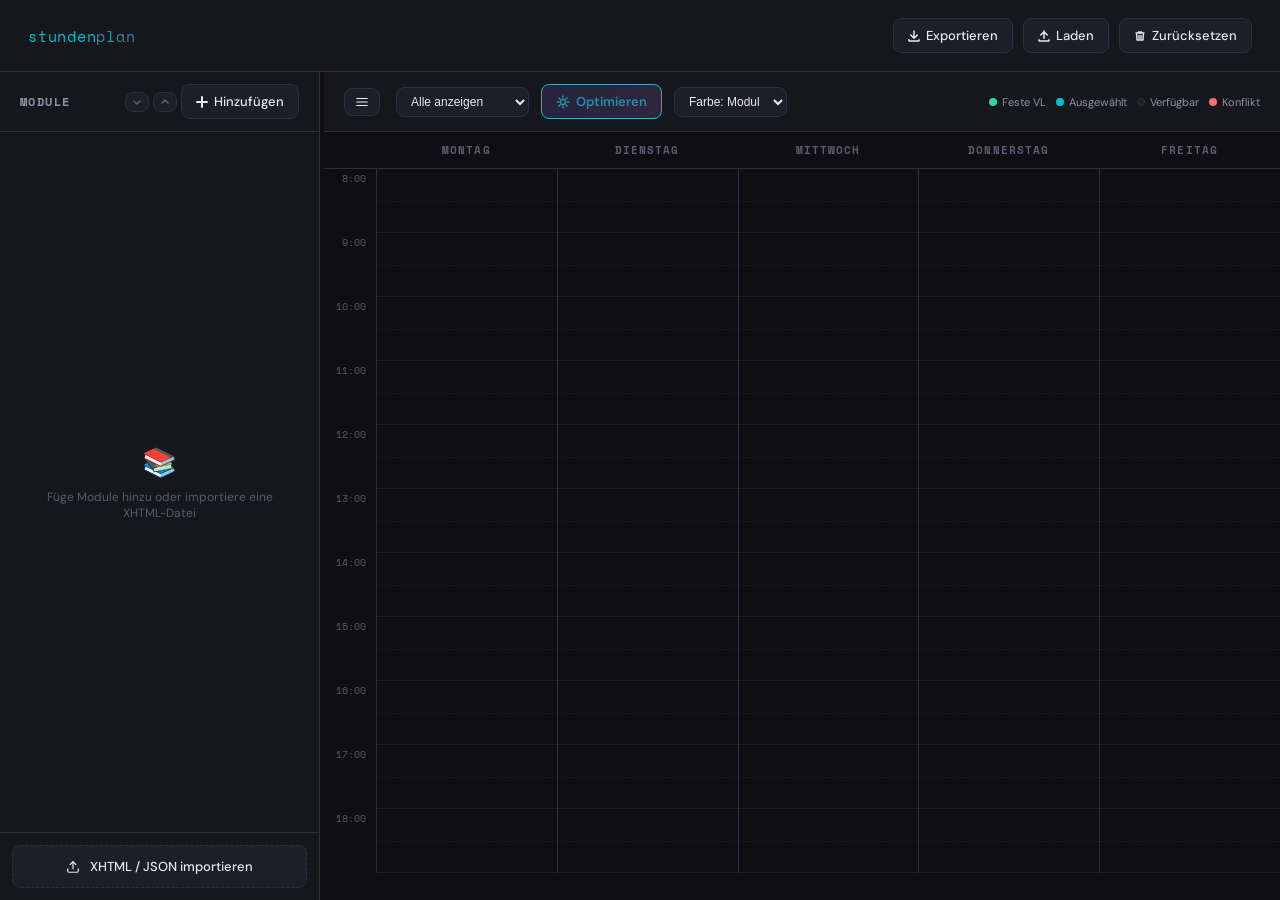
==== commit a24b71a7: "feat: simplify upload area and convert filters to dropdowns" ====
--- a/index.html
+++ b/index.html
@@ -80,12 +80,15 @@
       </div>
       <!-- DROP ZONE for XHTML + JSON inside sidebar bottom -->
       <div class="add-section">
-        <div class="dropzone" id="dropzone" ondragover="onDragOver(event)" ondragleave="onDragLeave(event)"
-          ondrop="onDrop(event)" onclick="document.getElementById('fileUpload').click()">
-          <div class="dropzone-icon">📄</div>
-          <div class="dropzone-text">XHTML / JSON hier ablegen</div>
-          <div class="dropzone-sub">XHTML aus HISinOne oder JSON-Export</div>
-        </div>
+        <button class="btn" id="dropzone" ondragover="onDragOver(event)" ondragleave="onDragLeave(event)"
+          ondrop="onDrop(event)" onclick="document.getElementById('fileUpload').click()" style="width: 100%; justify-content: center; border-style: dashed; padding: 12px; font-weight: 500;">
+          <svg width="14" height="14" viewBox="0 0 24 24" fill="none" stroke="currentColor" stroke-width="2" stroke-linecap="round" stroke-linejoin="round" style="margin-right: 4px;">
+            <path d="M21 15v4a2 2 0 0 1-2 2H5a2 2 0 0 1-2-2v-4"></path>
+            <polyline points="17 8 12 3 7 8"></polyline>
+            <line x1="12" y1="3" x2="12" y2="15"></line>
+          </svg>
+          XHTML / JSON importieren
+        </button>
         <input type="file" id="fileUpload" accept=".xhtml,.json" style="display:none" onchange="handleFileUpload(event)" />
       </div>
     </div>
@@ -102,11 +105,11 @@
             <line x1="3" y1="18" x2="21" y2="18"></line>
           </svg>
         </button>
-        <div class="filter-btns">
-          <button class="filter-btn active" id="filterAll" onclick="setFilter('all')">Alle anzeigen</button>
-          <button class="filter-btn" id="filterAvailable" onclick="setFilter('available')">Ohne Konflikte</button>
-          <button class="filter-btn" id="filterSelected" onclick="setFilter('selected')">Nur ausgewählte</button>
-        </div>
+        <select class="form-group-select" id="filterSelect" onchange="setFilter(this.value)" style="padding: 6px 10px; background: var(--bg3); border: 1px solid var(--border); border-radius: 8px; color: var(--text); font-size: 12px; font-weight: 500; outline: none; cursor: pointer;">
+          <option value="all">Alle anzeigen</option>
+          <option value="available">Ohne Konflikte</option>
+          <option value="selected">Nur ausgewählte</option>
+        </select>
         <button class="btn optimizer-btn" onclick="openOptimizerModal()">
           <svg width="14" height="14" viewBox="0 0 14 14" fill="none">
             <path d="M7 1v2M7 11v2M1 7h2M11 7h2M2.8 2.8l1.4 1.4M9.8 9.8l1.4 1.4M11.2 2.8l-1.4 1.4M4.2 9.8l-1.4 1.4" stroke="currentColor" stroke-width="1.4" stroke-linecap="round"/>
@@ -114,10 +117,10 @@
           </svg>
           Optimieren
         </button>
-        <div class="filter-btns color-mode-btns">
-          <button class="filter-btn active" id="colorModeModule" onclick="setColorMode('module')">Modul</button>
-          <button class="filter-btn" id="colorModeType" onclick="setColorMode('type')">Typ</button>
-        </div>
+        <select class="form-group-select" id="colorModeSelect" onchange="setColorMode(this.value)" style="padding: 6px 10px; background: var(--bg3); border: 1px solid var(--border); border-radius: 8px; color: var(--text); font-size: 12px; font-weight: 500; outline: none; cursor: pointer;">
+          <option value="module">Farbe: Modul</option>
+          <option value="type">Farbe: Typ</option>
+        </select>
         <div class="cal-legend">
           <div class="legend-item">
             <div class="legend-dot" style="background:var(--accent3)"></div>
--- a/global.css
+++ b/global.css
@@ -1093,3 +1093,80 @@
 .color-mode-btns {
   font-size: 11px;
 }
+
+/* ── RESPONSIVE MOBILE LAYOUT ── */
+@media (max-width: 768px) {
+  .main-layout {
+    flex-direction: column;
+  }
+  .sidebar {
+    width: 100% !important;
+    min-width: 100% !important;
+    max-width: 100% !important;
+    height: 45vh;
+    border-right: none;
+    border-bottom: 1px solid var(--border);
+    flex-shrink: 0;
+    transition: height 0.3s ease;
+  }
+  .sidebar.collapsed {
+    height: 0 !important;
+    min-height: 0 !important;
+    border-bottom: none;
+    padding: 0;
+    overflow: hidden;
+    width: 100% !important;
+  }
+  .sidebar-resizer {
+    display: none !important;
+  }
+  
+  header {
+    padding: 12px 16px;
+    gap: 12px;
+  }
+  .header-actions {
+    margin-left: 0;
+    width: 100%;
+    justify-content: flex-start;
+    overflow-x: auto;
+    padding-bottom: 4px;
+    flex-wrap: nowrap;
+  }
+  .header-actions::-webkit-scrollbar {
+    display: none;
+  }
+  
+  .btn {
+    padding: 6px 10px;
+    font-size: 12px;
+  }
+  
+  .cal-toolbar {
+    padding: 8px 12px;
+    gap: 8px;
+    flex-wrap: nowrap;
+    overflow-x: auto;
+    -webkit-overflow-scrolling: touch;
+  }
+  .cal-toolbar::-webkit-scrollbar {
+    display: none;
+  }
+  
+  .cal-legend {
+    display: none; /* Hide legend on mobile to save space */
+  }
+  
+  .week-grid {
+    min-width: 500px;
+  }
+  
+  .modal {
+    width: 90vw;
+    padding: 16px;
+  }
+  
+  .toast {
+    max-width: 90vw;
+  }
+}
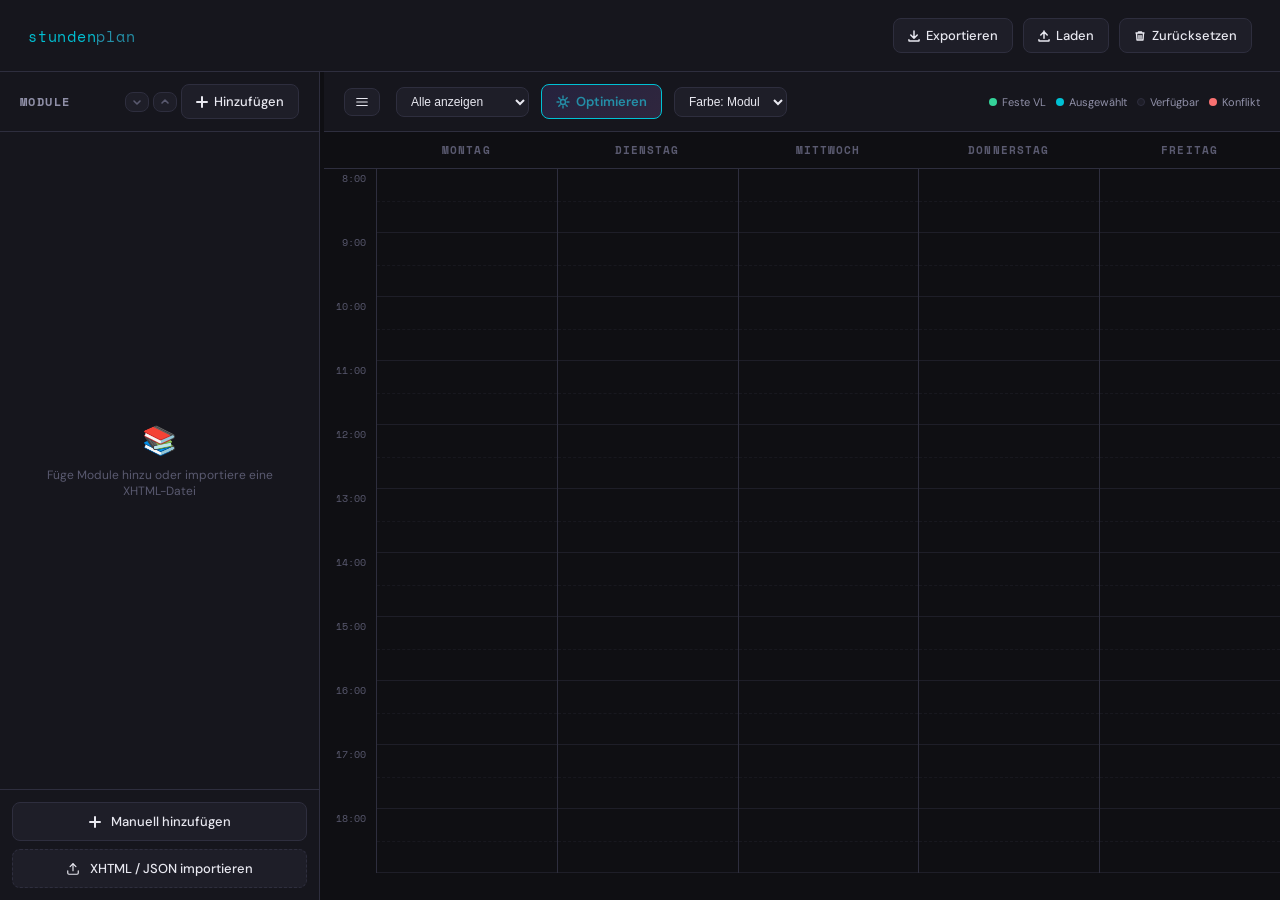
==== commit 2bf44c90: "fix: restore toggle button and add module button on mobile" ====
--- a/index.html
+++ b/index.html
@@ -79,9 +79,15 @@
         </div>
       </div>
       <!-- DROP ZONE for XHTML + JSON inside sidebar bottom -->
-      <div class="add-section">
+      <div class="add-section" style="display: flex; flex-direction: column; gap: 8px;">
+        <button class="btn" onclick="openAddModuleModal()" style="width: 100%; justify-content: center; font-weight: 500; padding: 10px;">
+          <svg width="12" height="12" viewBox="0 0 12 12" fill="none" style="margin-right: 4px;">
+            <path d="M6 1v10M1 6h10" stroke="currentColor" stroke-width="2" stroke-linecap="round" />
+          </svg>
+          Manuell hinzufügen
+        </button>
         <button class="btn" id="dropzone" ondragover="onDragOver(event)" ondragleave="onDragLeave(event)"
-          ondrop="onDrop(event)" onclick="document.getElementById('fileUpload').click()" style="width: 100%; justify-content: center; border-style: dashed; padding: 12px; font-weight: 500;">
+          ondrop="onDrop(event)" onclick="document.getElementById('fileUpload').click()" style="width: 100%; justify-content: center; border-style: dashed; padding: 10px; font-weight: 500;">
           <svg width="14" height="14" viewBox="0 0 24 24" fill="none" stroke="currentColor" stroke-width="2" stroke-linecap="round" stroke-linejoin="round" style="margin-right: 4px;">
             <path d="M21 15v4a2 2 0 0 1-2 2H5a2 2 0 0 1-2-2v-4"></path>
             <polyline points="17 8 12 3 7 8"></polyline>
--- a/global.css
+++ b/global.css
@@ -1149,6 +1149,13 @@
     overflow-x: auto;
     -webkit-overflow-scrolling: touch;
   }
+  .cal-toolbar > *, .header-actions > *, .sidebar-header > * {
+    flex-shrink: 0;
+  }
+  .sidebar-header {
+    flex-wrap: wrap;
+    height: auto;
+  }
   .cal-toolbar::-webkit-scrollbar {
     display: none;
   }
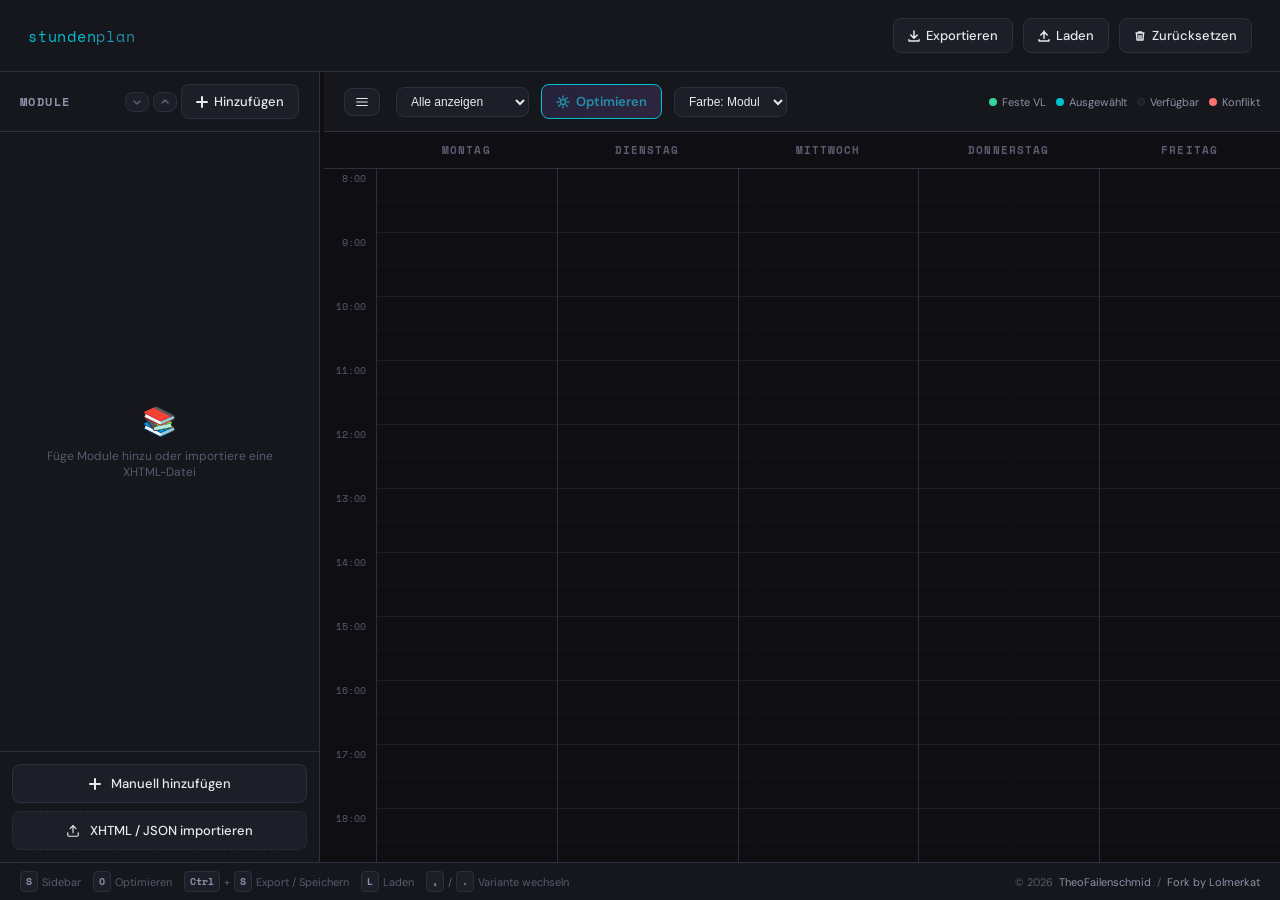
==== commit 34e8639a: "feat: add global keybinds and footer component" ====
--- a/index.html
+++ b/index.html
@@ -158,6 +158,22 @@
     </div>
   </div>
 
+  <!-- FOOTER -->
+  <footer>
+    <div class="footer-left">
+      <span class="keybinds"><span>S</span> Sidebar</span>
+      <span class="keybinds"><span>O</span> Optimieren</span>
+      <span class="keybinds"><span>Ctrl</span>+<span>S</span> Export / Speichern</span>
+      <span class="keybinds"><span>L</span> Laden</span>
+      <span class="keybinds"><span>,</span>/<span>.</span> Variante wechseln</span>
+    </div>
+    <div class="footer-right">
+      &copy; 2026 
+      <a href="https://github.com/TheoFailenschmid/study-calendar" target="_blank">TheoFailenschmid</a> / 
+      <a href="https://github.com/Lolmerkat/study-calendar" target="_blank">Fork by Lolmerkat</a>
+    </div>
+  </footer>
+
   <!-- ADD MODULE MODAL -->
   <div class="modal-overlay" id="modalAddModule">
     <div class="modal">
@@ -338,6 +354,7 @@
   <script src="js/import.js"></script>
   <script src="js/share.js"></script>
   <script src="js/optimizer.js"></script>
+  <script src="js/keybinds.js"></script>
   <script src="js/app.js"></script>
 </body>
 
--- a/global.css
+++ b/global.css
@@ -28,7 +28,12 @@
   background: var(--bg);
   color: var(--text);
   font-family: var(--sans);
-  height: 100vh;
+  position: fixed;
+  top: 0;
+  left: 0;
+  right: 0;
+  bottom: 0;
+  min-height: 100dvh;
   display: flex;
   flex-direction: column;
   overflow: hidden;
@@ -1177,3 +1182,61 @@
     max-width: 90vw;
   }
 }
+
+/* ── FOOTER ── */
+footer {
+  padding: 8px 20px;
+  border-top: 1px solid var(--border);
+  background: var(--bg2);
+  display: flex;
+  justify-content: space-between;
+  align-items: center;
+  font-size: 11px;
+  color: var(--text3);
+  flex-shrink: 0;
+  z-index: 50;
+}
+.footer-left {
+  display: flex;
+  gap: 12px;
+  align-items: center;
+  flex-wrap: wrap;
+}
+.keybinds {
+  display: inline-flex;
+  align-items: center;
+  gap: 4px;
+}
+.keybinds span {
+  background: var(--bg3);
+  border: 1px solid var(--border);
+  border-radius: 4px;
+  padding: 2px 5px;
+  font-family: var(--mono);
+  color: var(--text2);
+  font-size: 10px;
+  font-weight: 600;
+}
+.footer-right {
+  display: flex;
+  gap: 6px;
+  align-items: center;
+  flex-wrap: wrap;
+}
+.footer-right a {
+  color: var(--text2);
+  text-decoration: none;
+  transition: color 0.15s;
+}
+.footer-right a:hover {
+  color: var(--accent);
+}
+
+@media (max-width: 768px) {
+  footer {
+    flex-direction: column;
+    gap: 8px;
+    padding: 12px;
+    justify-content: center;
+  }
+}
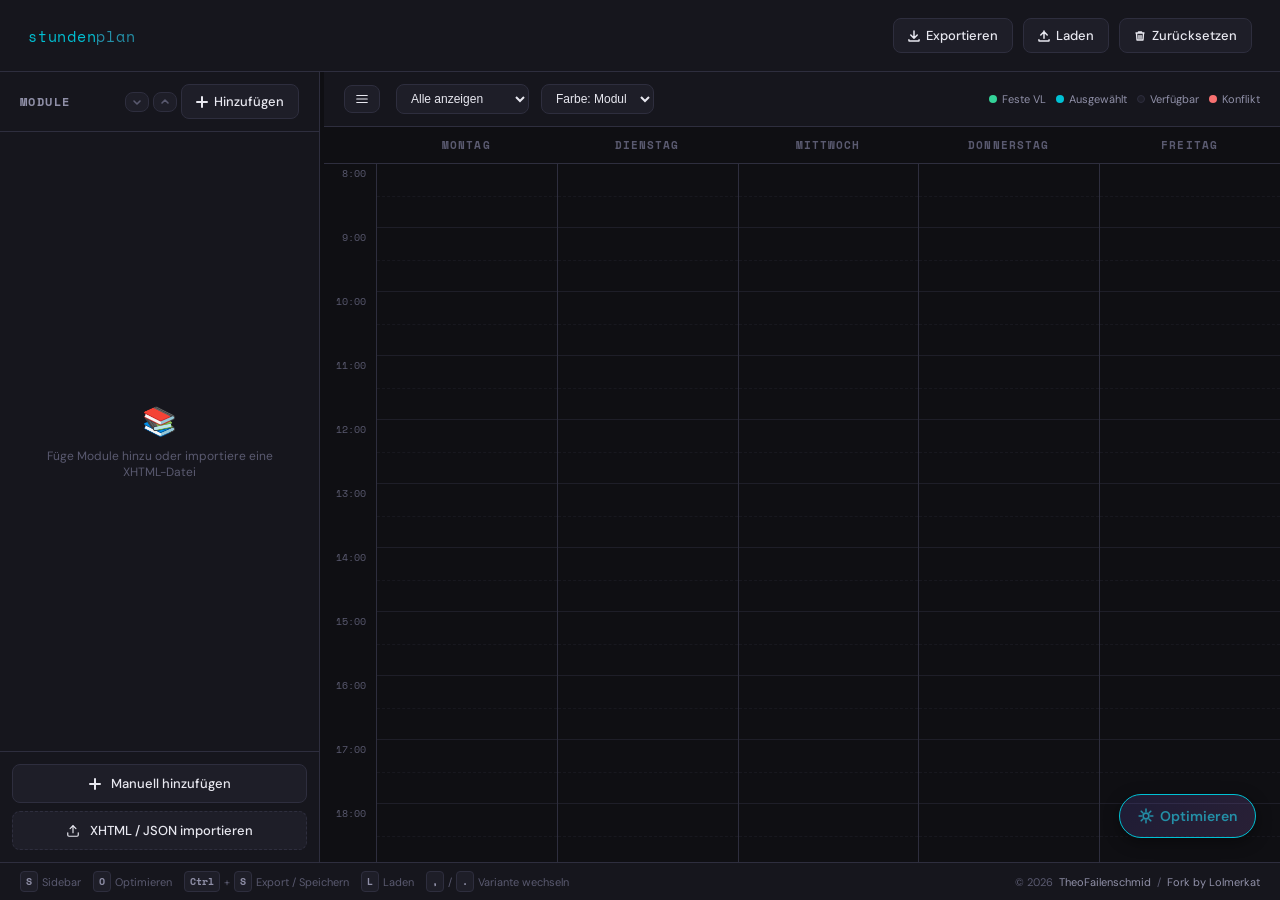
==== commit 549f5467: "feat: make optimizer button floating" ====
--- a/index.html
+++ b/index.html
@@ -116,13 +116,7 @@
           <option value="available">Ohne Konflikte</option>
           <option value="selected">Nur ausgewählte</option>
         </select>
-        <button class="btn optimizer-btn" onclick="openOptimizerModal()">
-          <svg width="14" height="14" viewBox="0 0 14 14" fill="none">
-            <path d="M7 1v2M7 11v2M1 7h2M11 7h2M2.8 2.8l1.4 1.4M9.8 9.8l1.4 1.4M11.2 2.8l-1.4 1.4M4.2 9.8l-1.4 1.4" stroke="currentColor" stroke-width="1.4" stroke-linecap="round"/>
-            <circle cx="7" cy="7" r="2.5" stroke="currentColor" stroke-width="1.4"/>
-          </svg>
-          Optimieren
-        </button>
+
         <select class="form-group-select" id="colorModeSelect" onchange="setColorMode(this.value)" style="padding: 6px 10px; background: var(--bg3); border: 1px solid var(--border); border-radius: 8px; color: var(--text); font-size: 12px; font-weight: 500; outline: none; cursor: pointer;">
           <option value="module">Farbe: Modul</option>
           <option value="type">Farbe: Typ</option>
@@ -155,6 +149,14 @@
       <div class="week-grid-wrapper">
         <div class="week-grid" id="weekGrid"></div>
       </div>
+      
+      <button class="btn optimizer-btn floating-opt-btn" onclick="openOptimizerModal()">
+        <svg width="16" height="16" viewBox="0 0 14 14" fill="none">
+          <path d="M7 1v2M7 11v2M1 7h2M11 7h2M2.8 2.8l1.4 1.4M9.8 9.8l1.4 1.4M11.2 2.8l-1.4 1.4M4.2 9.8l-1.4 1.4" stroke="currentColor" stroke-width="1.4" stroke-linecap="round"/>
+          <circle cx="7" cy="7" r="2.5" stroke="currentColor" stroke-width="1.4"/>
+        </svg>
+        Optimieren
+      </button>
     </div>
   </div>
 
--- a/global.css
+++ b/global.css
@@ -410,6 +410,7 @@
   display: flex;
   flex-direction: column;
   min-width: 0;
+  position: relative;
 }
 
 /* ── VIEW CONTROLS ── */
@@ -791,6 +792,24 @@
   background: linear-gradient(135deg, rgba(124, 106, 247, 0.28), rgba(192, 132, 252, 0.28));
   border-color: var(--accent2);
   color: #fff;
+}
+.floating-opt-btn {
+  position: absolute;
+  bottom: 24px;
+  right: 24px;
+  z-index: 100;
+  box-shadow: 0 4px 16px rgba(0, 0, 0, 0.4);
+  padding: 12px 18px;
+  border-radius: 24px;
+  font-size: 14px;
+}
+@media (max-width: 768px) {
+  .floating-opt-btn {
+    bottom: 16px;
+    right: 16px;
+    padding: 10px 14px;
+    font-size: 13px;
+  }
 }
 
 /* Priority List */
